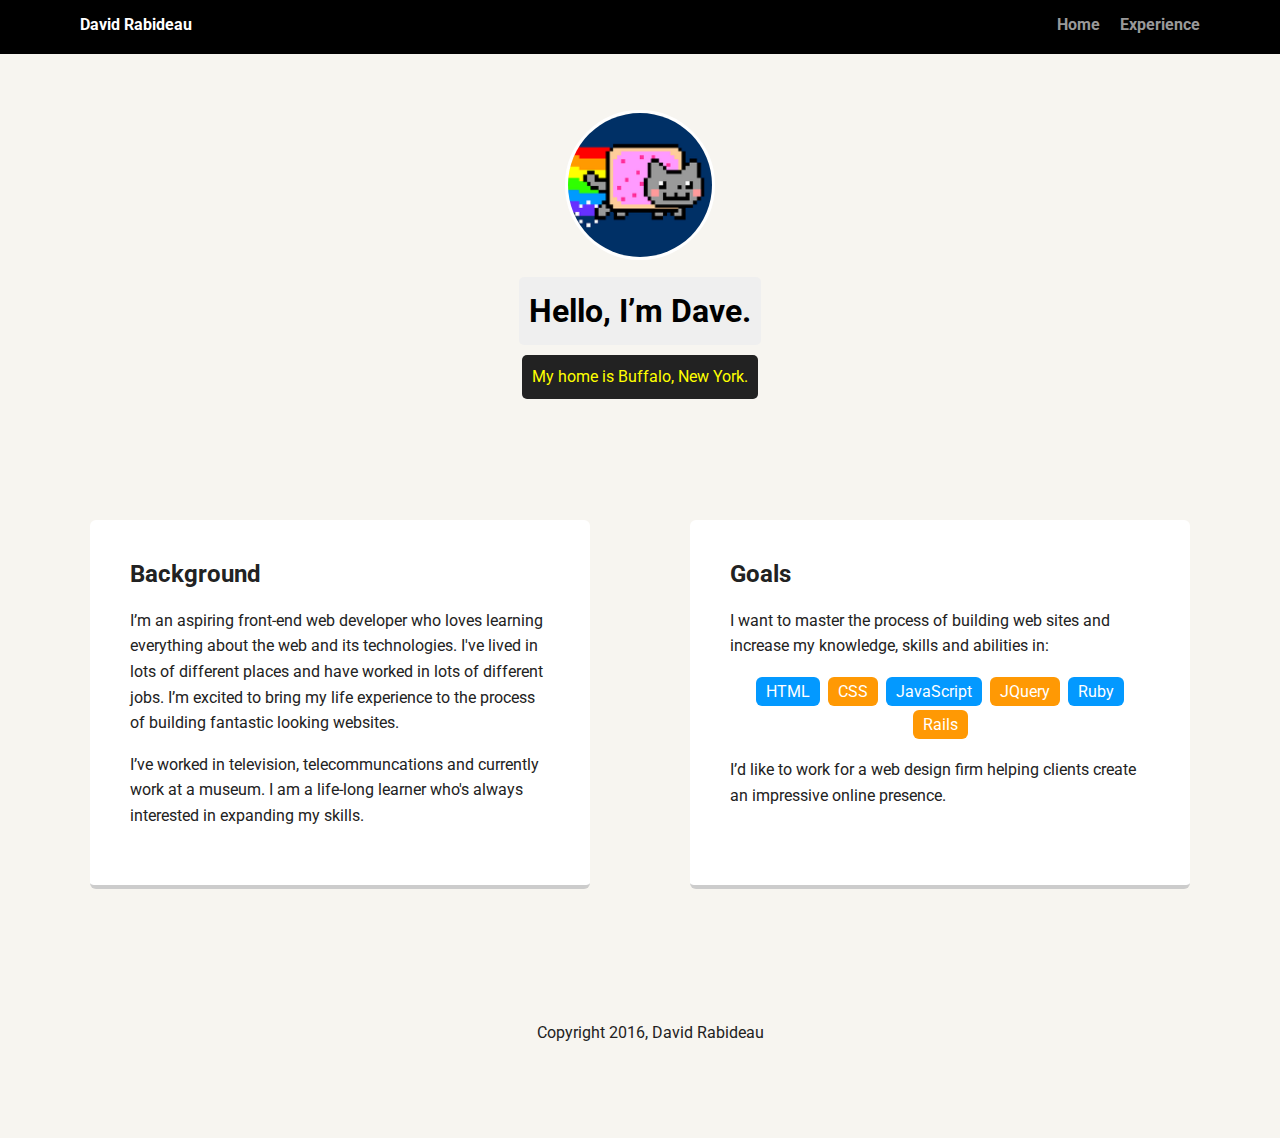
==== index.html @ 69d737e5 "updated goals list and copyright info" ====
<!doctype html>
<html lang="en">
<head>
  <meta charset="utf-8">
  <title>David Rabideau's Profile</title>
  <meta name="viewport" content="width=device-width, initial-scale=1.0">
  <link rel="stylesheet" href="css/styles.css">
  <link href="https://fonts.googleapis.com/css?family=Muli%7CRoboto:400,300,500,700,900" rel="stylesheet"></head>
  <body>

    <div class="main-nav">
        <ul class="nav">
          <li class="name">David Rabideau</li>
          <li><a href="#">Home</a></li>
          <li><a href="#">Experience</a></li>
        </ul>
    </div>

    <header>
      <img src="images/me.png" alt="Drawing of Jane Smith" class="profile-image">
      <h1 class="tag name">Hello, I’m Dave.</h1>
      <p class="tag location">My home is Buffalo, New York.</p>
    </header>

    <main class="flex">
      <div class="card">
        <h2>Background</h2>
        <p>I’m an aspiring front-end web developer who loves learning everything about the web and its technologies. I've lived in lots of different places and have worked in lots of different jobs. I’m excited to bring my life experience to the process of building fantastic looking websites.</p>
        <p>I’ve worked in television, telecommuncations and currently work at a museum.  I am a life-long learner who's always interested in expanding my skills.</p>
      </div> 

      <div class="card">
        <h2>Goals</h2>
        <p>I want to master the process of building web sites and increase my knowledge, skills and abilities in:</p>
        <ul class="skills">
          <li>HTML</li>
          <li>CSS</li>
          <li>JavaScript</li>
          <li>JQuery</li>
		  <li>Ruby</li>
          <li>Rails</li>
        </ul>
        <p>I’d like to work for a web design firm helping clients create an impressive online presence.</p>
      </div> 

    </main>
    <footer>
      <ul>
        <li><a href="#" class="social twitter">Twitter</a></li>
        <li><a href="#" class="social linkedin">LinkedIn</a></li>
        <li><a href="https://github.com/DaveRab" class="social github">Github</a></li>
      </ul>
      <p class="copyright">Copyright 2016, David Rabideau</p>
    </footer>
  </body>
  </html>
---- css/styles.css ----
/* Global Layout Set-up */
* { 
  box-sizing: border-box;
}
  
body {
  margin: 0;
  padding: 0;
  text-align: center;
  font-family: 'Roboto', sans-serif;
  color: #222;
  background: #f7f5f0;
}
/* Link Styles */

a {
  text-decoration: none;
  color: #999;
}
a:hover {
  color: #6633ff;
}

/* Section Styles */

.main-nav {
  width: 100%;
  background: black;
  min-height: 30px;
  padding: 10px;
  position: fixed;
  text-align: center;
}
.nav {
  display: flex;
  justify-content: space-around;
  font-weight: 700;
  list-style-type: none;
  margin: 0 auto;
  padding: 0;
}

.nav .name {
    display: block;
    margin-right: auto;
    color: white;
}
.nav li {
  padding: 5px 10px 10px 10px;
}
.nav a {
  transition: all .5s;
}
.nav a:hover {
  color: white
}

header {
  text-align: center;
  background: url('images/portland.jpg') no-repeat top center ;
  background-size: cover;
  overflow: hidden;
  padding-top: 60px;
}
header {
  line-height: 1.5;
}
header .profile-image {
  margin-top: 50px;
  width: 150px;
  height: 150px;
  border-radius: 50%;
  border: 3px solid white;
  transition: all .5s;
}
header .profile-image:hover {
  transform: scale(1.2) rotate(5deg);
}
.tag {
  background-color: #efefef;
  color: black;
  padding: 10px;
  border-radius: 5px;
  display: table;
  margin: 10px auto;
} 
.location {
  background-color: #222;
  color: yellow;
}
.card {
  margin: 30px;
  padding: 20px 40px 40px;
  max-width: 500px;
  text-align: left;
  background: #fff;
  border-bottom: 4px solid #ccc;
  border-radius: 6px;
  transition: all .5s;
}
.card:hover {
  border-color: #ff99ff;
}

ul.skills {
  padding: 0;
  text-align: center;
}

.skills li {
  border-radius: 6px;
  display: inline-block;
  background: #ff9904;
  color: white;
  padding: 5px 10px;
  margin: 2px;
}

.skills li:nth-child(odd) {
  background: #0399ff;
}

footer {
  width: 100%;
  min-height: 30px;
  padding: 20px 0 40px 20px;
}

footer .copyright {
  top: -8px;
  font-size: .75em;
}

footer ul {
  list-style-type: none;
  margin: 0;
  padding: 0;
}

footer ul li {
  display: inline-block;
}

a.social {
  display: inline-block;
  text-indent: -9999px;
  margin-left: 5px;
  width: 30px;
  height: 30px;
  background-size: 30px 30px;
  opacity: .4;
  transition: all .5s;
}
a.twitter {
  background-image: url(images/twitter.svg);
}
a.linkedin {
  background-image: url(images/linkedin.svg);
}
a.github {
  background-image: url(images/github.svg);
}
a.social:hover {
  opacity: 1;
}
.clearfix {
  clear: both;
}

/* Styles for larger screens */
@media screen and (min-width: 720px) {
  
  .flex {
      display: -ms-flexbox;      /* TWEENER - IE 10 */
      display: flex; 
      max-width: 1200px;
      -ms-flex-pack: distribute;
      justify-content: space-around;
      margin: 0 auto;
  }

  header {
    min-height: 470px;
  }

  .nav {
    max-width: 1200px;
    padding: 0 30px;
  }


  main {
    padding-top: 20px;
  }

  main p {
    line-height: 1.6em;
  }

  footer {
    font-size: 1.3em;
    max-width: 1200px;
    margin: 40px auto;
  }

}
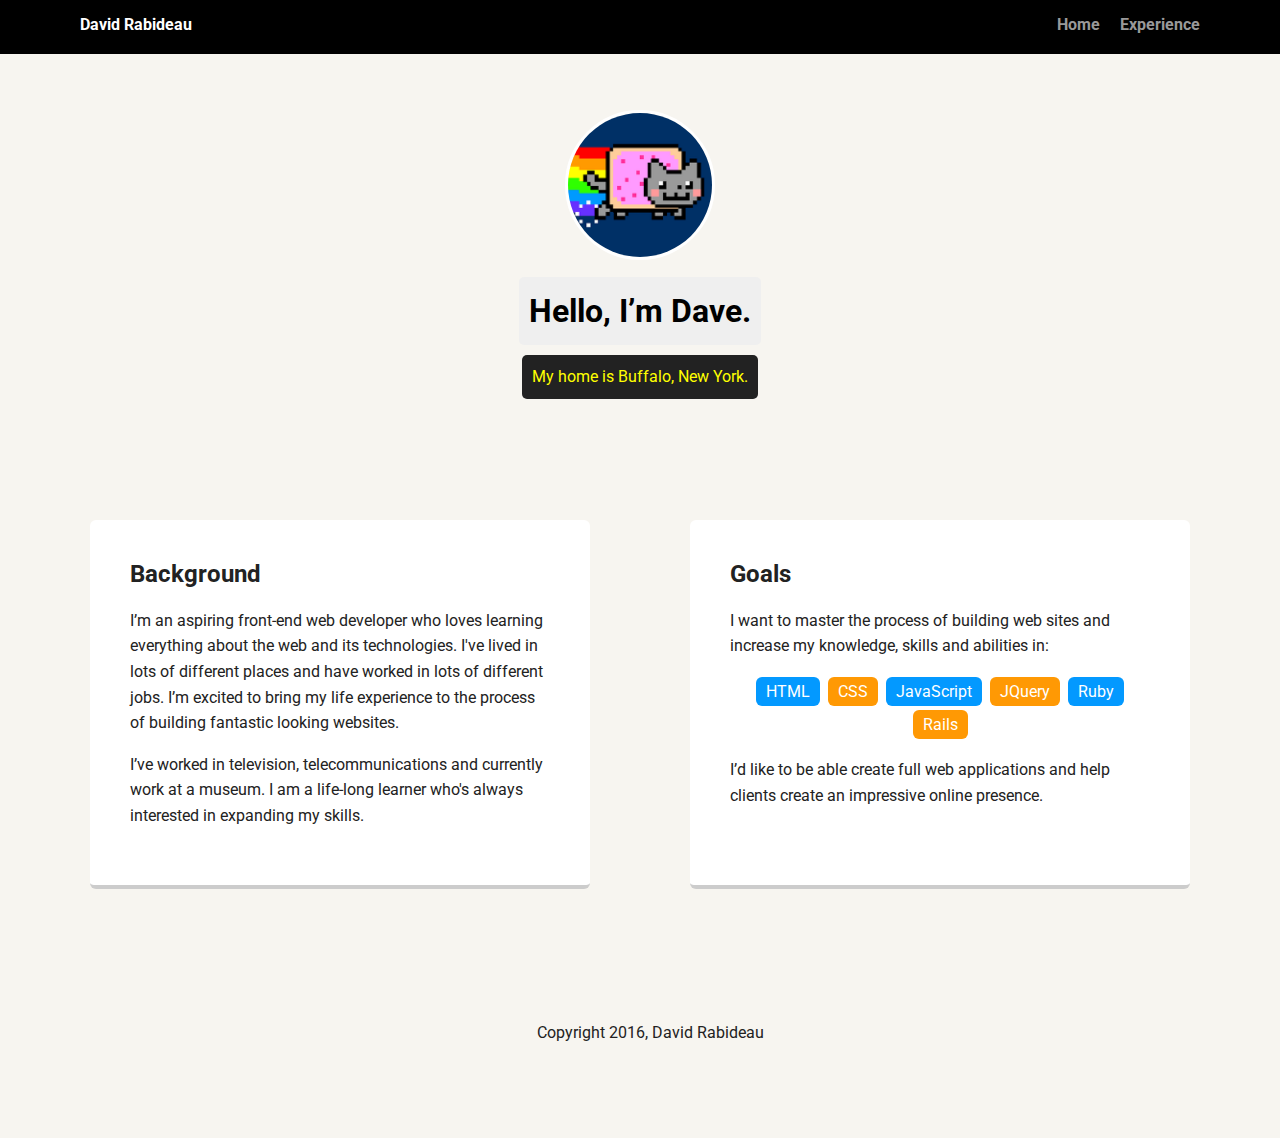
==== commit 95142915: "updated more personal info and goals" ====
--- a/index.html
+++ b/index.html
@@ -26,7 +26,7 @@
       <div class="card">
         <h2>Background</h2>
         <p>I’m an aspiring front-end web developer who loves learning everything about the web and its technologies. I've lived in lots of different places and have worked in lots of different jobs. I’m excited to bring my life experience to the process of building fantastic looking websites.</p>
-        <p>I’ve worked in television, telecommuncations and currently work at a museum.  I am a life-long learner who's always interested in expanding my skills.</p>
+        <p>I’ve worked in television, telecommunications and currently work at a museum.  I am a life-long learner who's always interested in expanding my skills.</p>
       </div> 
 
       <div class="card">
@@ -40,7 +40,7 @@
 		  <li>Ruby</li>
           <li>Rails</li>
         </ul>
-        <p>I’d like to work for a web design firm helping clients create an impressive online presence.</p>
+        <p>I’d like to be able create full web applications and help clients create an impressive online presence.</p>
       </div> 
 
     </main>
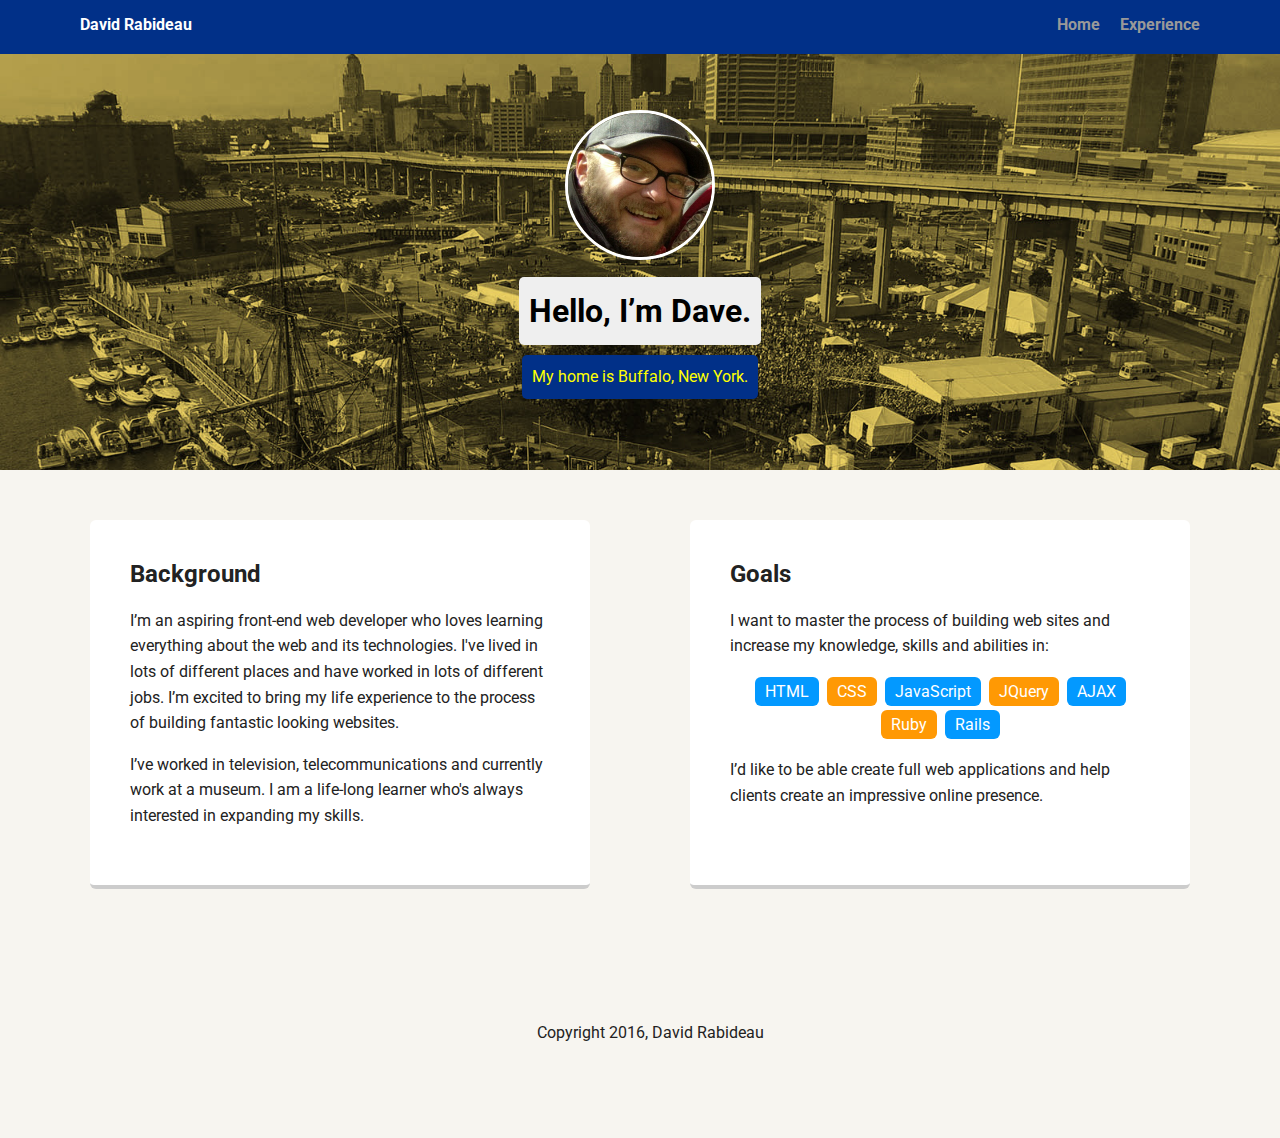
==== commit d56fc0bc: "changed images and colors" ====
--- a/index.html
+++ b/index.html
@@ -17,7 +17,7 @@
     </div>
 
     <header>
-      <img src="images/me.png" alt="Drawing of Jane Smith" class="profile-image">
+      <img src="images/dave.jpg" alt="Drawing of Jane Smith" class="profile-image">
       <h1 class="tag name">Hello, I’m Dave.</h1>
       <p class="tag location">My home is Buffalo, New York.</p>
     </header>
@@ -37,8 +37,9 @@
           <li>CSS</li>
           <li>JavaScript</li>
           <li>JQuery</li>
-		  <li>Ruby</li>
-          <li>Rails</li>
+		  <li>AJAX</li>
+          <li>Ruby</li>
+		  <li>Rails</li>
         </ul>
         <p>I’d like to be able create full web applications and help clients create an impressive online presence.</p>
       </div> 
--- a/css/styles.css
+++ b/css/styles.css
@@ -25,7 +25,7 @@
 
 .main-nav {
   width: 100%;
-  background: black;
+  background: #013088;
   min-height: 30px;
   padding: 10px;
   position: fixed;
@@ -57,7 +57,7 @@
 
 header {
   text-align: center;
-  background: url('images/portland.jpg') no-repeat top center ;
+  background: url('../images/buffalo_yellow.jpg') no-repeat top center ;
   background-size: cover;
   overflow: hidden;
   padding-top: 60px;
@@ -75,6 +75,7 @@
 }
 header .profile-image:hover {
   transform: scale(1.2) rotate(5deg);
+  border: 3px solid #013088;
 }
 .tag {
   background-color: #efefef;
@@ -85,7 +86,7 @@
   margin: 10px auto;
 } 
 .location {
-  background-color: #222;
+  background-color: #013088;
   color: yellow;
 }
 .card {
@@ -99,7 +100,7 @@
   transition: all .5s;
 }
 .card:hover {
-  border-color: #ff99ff;
+  border-color: #f3d03e;
 }
 
 ul.skills {
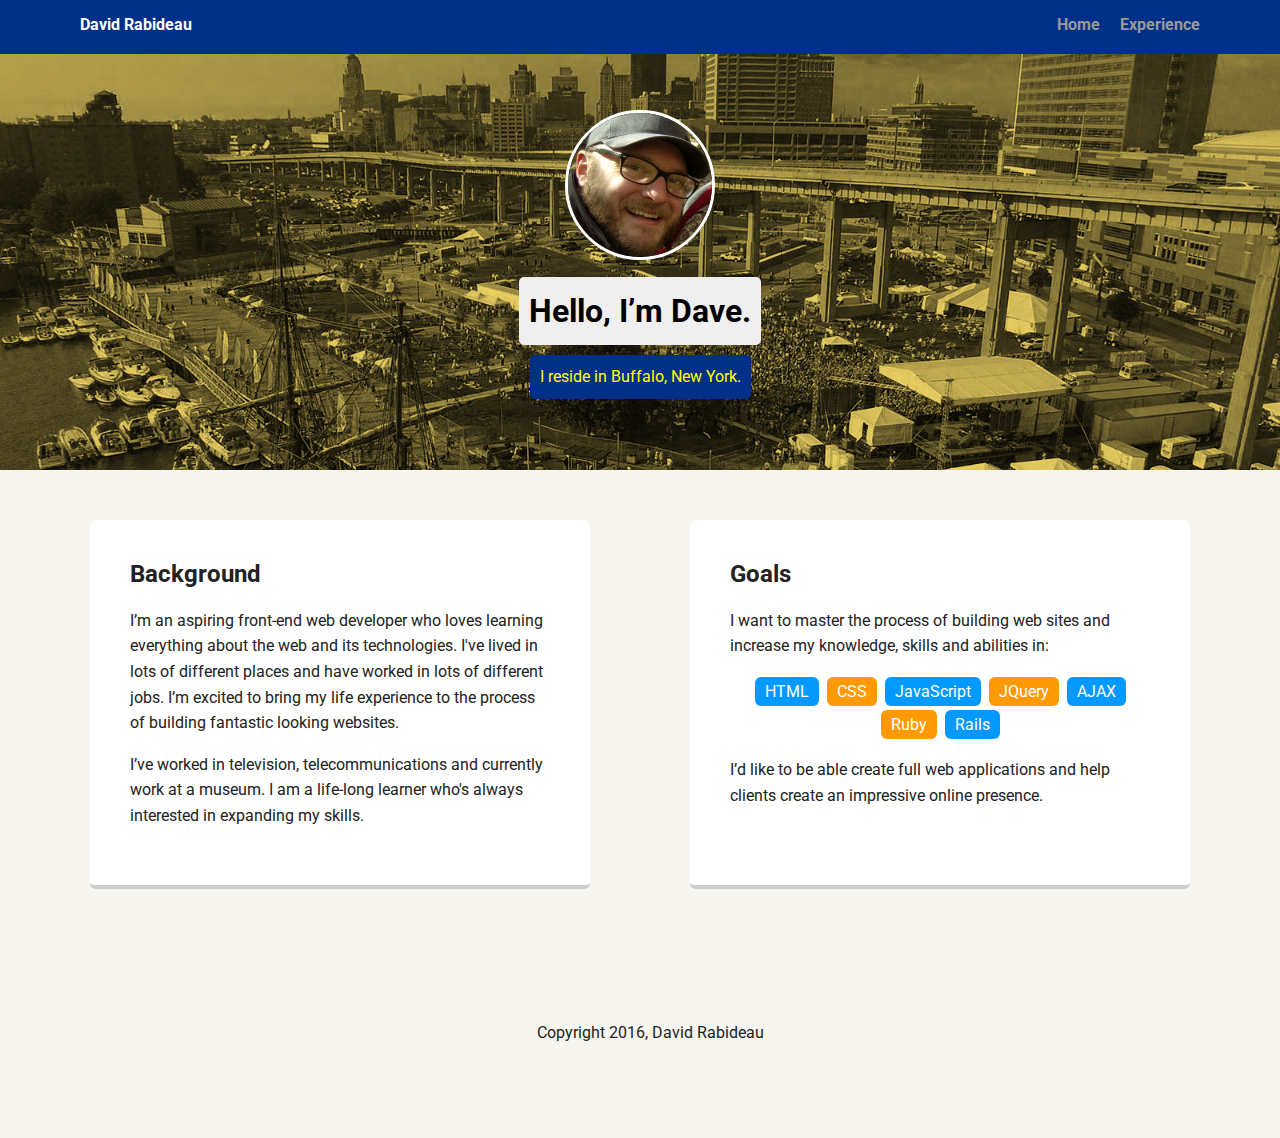
==== commit 6428ffb8: "update profile pic, add links to nav" ====
--- a/index.html
+++ b/index.html
@@ -11,15 +11,15 @@
     <div class="main-nav">
         <ul class="nav">
           <li class="name">David Rabideau</li>
-          <li><a href="#">Home</a></li>
-          <li><a href="#">Experience</a></li>
+          <li><a href="index.html">Home</a></li>
+          <li><a href="experience.html">Experience</a></li>
         </ul>
     </div>
 
     <header>
       <img src="images/dave.jpg" alt="Drawing of Jane Smith" class="profile-image">
       <h1 class="tag name">Hello, I’m Dave.</h1>
-      <p class="tag location">My home is Buffalo, New York.</p>
+      <p class="tag location">I reside in Buffalo, New York.</p>
     </header>
 
     <main class="flex">
--- a/css/styles.css
+++ b/css/styles.css
@@ -74,8 +74,9 @@
   transition: all .5s;
 }
 header .profile-image:hover {
-  transform: scale(1.2) rotate(5deg);
+  transform: scale(1.25) rotate(-18deg);
   border: 3px solid #013088;
+  box-shadow: 3px 3px 5px rgba(15, 15, 15, .75);
 }
 .tag {
   background-color: #efefef;
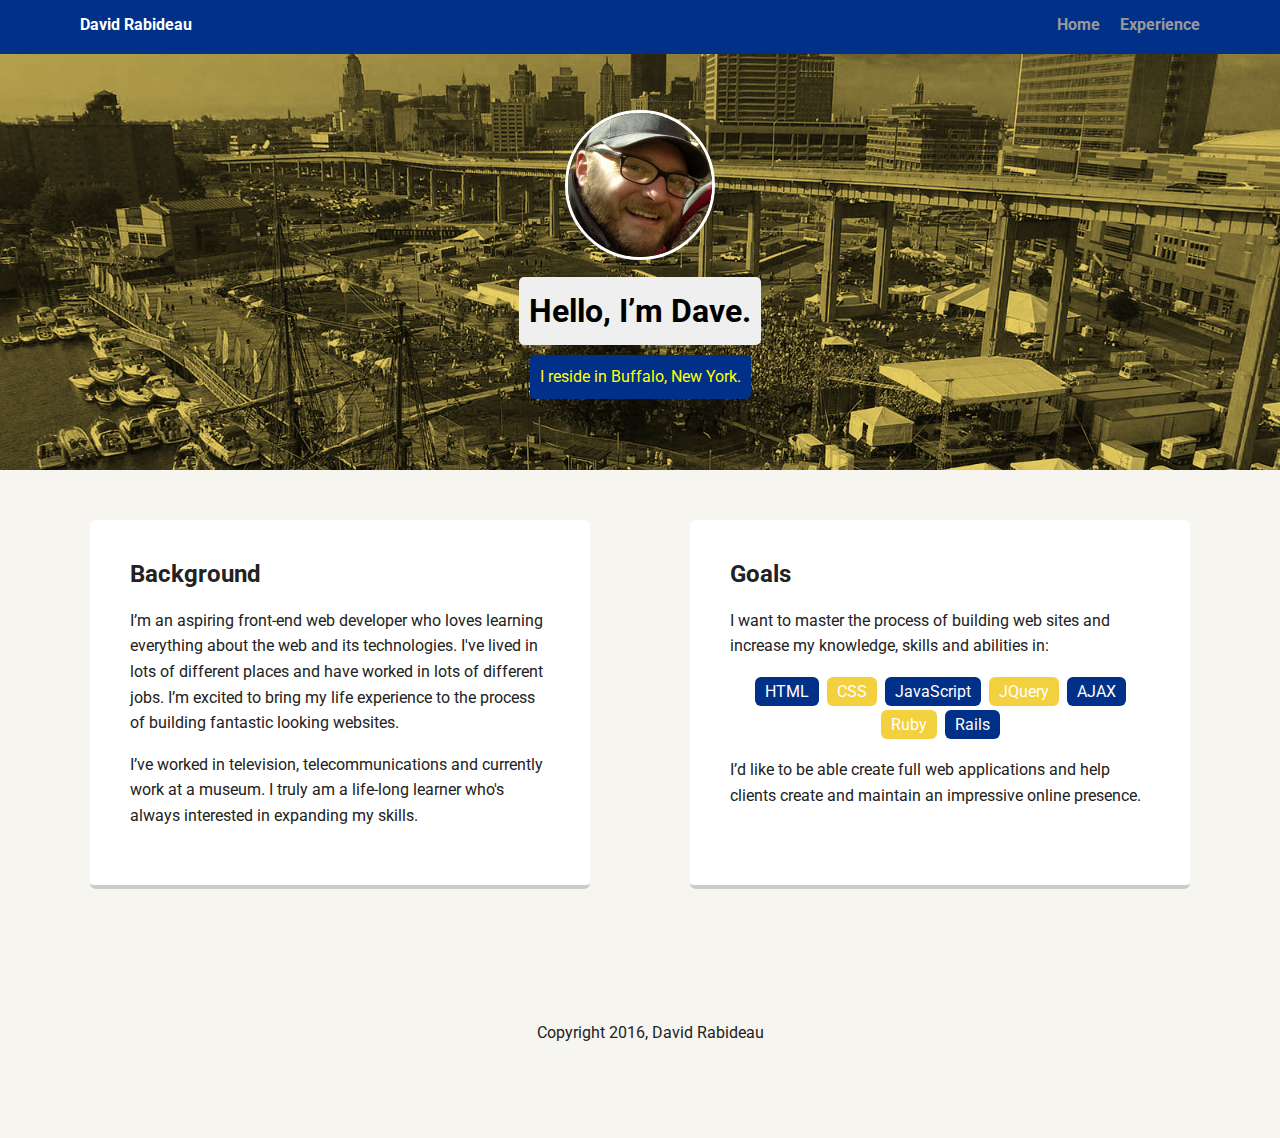
==== commit 2aac3111: "change list link colors" ====
--- a/index.html
+++ b/index.html
@@ -26,29 +26,29 @@
       <div class="card">
         <h2>Background</h2>
         <p>I’m an aspiring front-end web developer who loves learning everything about the web and its technologies. I've lived in lots of different places and have worked in lots of different jobs. I’m excited to bring my life experience to the process of building fantastic looking websites.</p>
-        <p>I’ve worked in television, telecommunications and currently work at a museum.  I am a life-long learner who's always interested in expanding my skills.</p>
+        <p>I’ve worked in television, telecommunications and currently work at a museum.  I truly am a life-long learner who's always interested in expanding my skills.</p>
       </div> 
 
       <div class="card">
         <h2>Goals</h2>
         <p>I want to master the process of building web sites and increase my knowledge, skills and abilities in:</p>
         <ul class="skills">
-          <li>HTML</li>
-          <li>CSS</li>
-          <li>JavaScript</li>
-          <li>JQuery</li>
-		  <li>AJAX</li>
-          <li>Ruby</li>
-		  <li>Rails</li>
+          <a href="https://developer.mozilla.org/en-US/docs/Web/HTML"><li>HTML</li></a>
+          <a href="https://developer.mozilla.org/en-US/docs/Web/CSS"><li>CSS</li></a>
+          <a href="https://developer.mozilla.org/en-US/docs/Web/JavaScript"><li>JavaScript</li></a>
+          <a href="http://api.jquery.com/jquery.browser/"><li>JQuery</li></a>
+		  <a href="https://developer.mozilla.org/en-US/docs/AJAX"><li>AJAX</li></a>
+          <a href="https://www.ruby-lang.org/en/"><li>Ruby</li></a>
+		  <a href="http://rubyonrails.org/"><li>Rails</li></a>
         </ul>
-        <p>I’d like to be able create full web applications and help clients create an impressive online presence.</p>
+        <p>I’d like to be able create full web applications and help clients create and maintain an impressive online presence.</p>
       </div> 
 
     </main>
     <footer>
       <ul>
         <li><a href="#" class="social twitter">Twitter</a></li>
-        <li><a href="#" class="social linkedin">LinkedIn</a></li>
+        <li><a href="https://www.linkedin.com/in/david-rabideau-5b13695b" class="social linkedin">LinkedIn</a></li>
         <li><a href="https://github.com/DaveRab" class="social github">Github</a></li>
       </ul>
       <p class="copyright">Copyright 2016, David Rabideau</p>
--- a/css/styles.css
+++ b/css/styles.css
@@ -109,17 +109,21 @@
   text-align: center;
 }
 
-.skills li {
+.skills a{
   border-radius: 6px;
   display: inline-block;
-  background: #ff9904;
+  background: #f3d03e;
   color: white;
   padding: 5px 10px;
   margin: 2px;
 }
 
-.skills li:nth-child(odd) {
-  background: #0399ff;
+.skills a:nth-child(odd) {
+  background: #013088;
+}
+
+.skills a:hover, .skills a:hover:nth-child(odd){
+	background: #a2a9af;
 }
 
 footer {
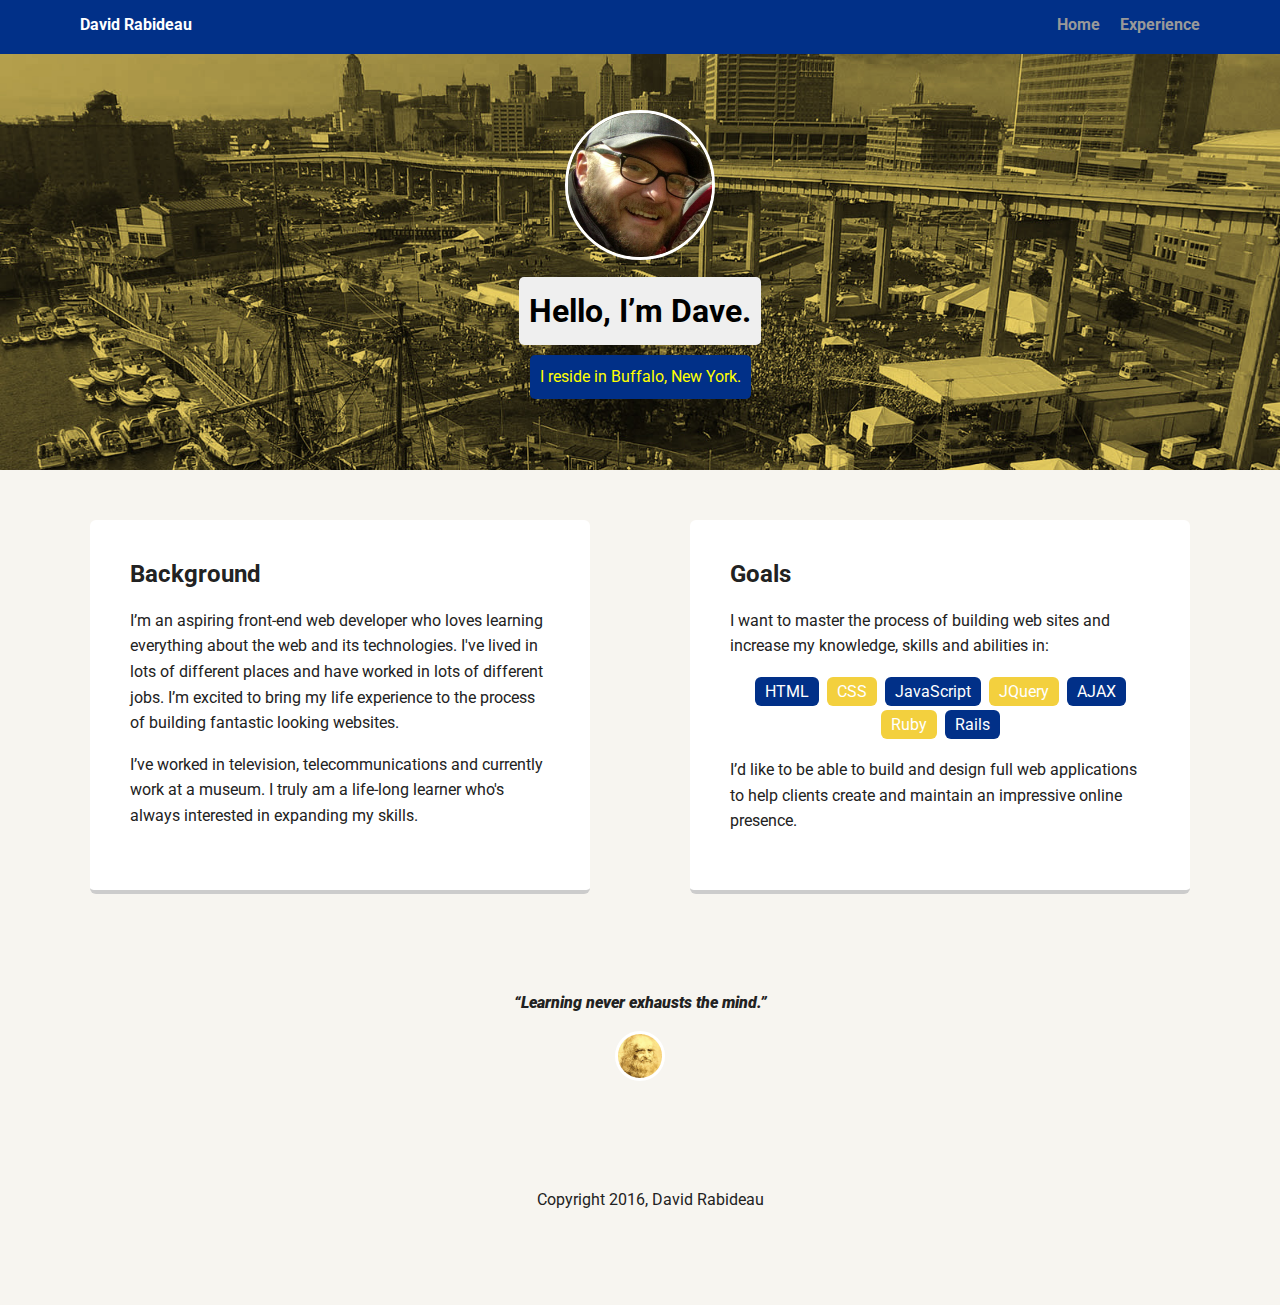
==== commit 4616c4e1: "update look of quote on index, update info and look experience" ====
--- a/index.html
+++ b/index.html
@@ -2,7 +2,7 @@
 <html lang="en">
 <head>
   <meta charset="utf-8">
-  <title>David Rabideau's Profile</title>
+  <title>David Rabideau | Home</title>
   <meta name="viewport" content="width=device-width, initial-scale=1.0">
   <link rel="stylesheet" href="css/styles.css">
   <link href="https://fonts.googleapis.com/css?family=Muli%7CRoboto:400,300,500,700,900" rel="stylesheet"></head>
@@ -17,7 +17,7 @@
     </div>
 
     <header>
-      <img src="images/dave.jpg" alt="Drawing of Jane Smith" class="profile-image">
+      <img src="images/dave.jpg" alt="picture of David Rabideau" class="profile-image">
       <h1 class="tag name">Hello, I’m Dave.</h1>
       <p class="tag location">I reside in Buffalo, New York.</p>
     </header>
@@ -41,8 +41,16 @@
           <a href="https://www.ruby-lang.org/en/"><li>Ruby</li></a>
 		  <a href="http://rubyonrails.org/"><li>Rails</li></a>
         </ul>
-        <p>I’d like to be able create full web applications and help clients create and maintain an impressive online presence.</p>
+        <p>I’d like to be able to build and design full web applications to help clients create and maintain an impressive online presence.</p>
       </div> 
+	  
+	  <div class="quote-card ">
+	  
+		<p><q>Learning never exhausts the mind.</q></p>
+		<img src="images/leonardo.jpg" alt="picture of David Rabideau" class="quote-image">
+		
+		
+	 </div>
 
     </main>
     <footer>
--- a/css/styles.css
+++ b/css/styles.css
@@ -104,6 +104,29 @@
   border-color: #f3d03e;
 }
 
+.quote-card {
+  margin: 30px 30px 0px 30px;
+  padding: 20px 40px  0px 40px;
+  max-width: 450px;
+  text-align: center;
+  border-radius: 6px;
+  transition: all .5s;
+}
+
+.quote-card 	q {
+	font-style: italic;
+	font-weight: 900;
+}
+
+.quote-image {
+  display: inline;
+  width: 50px;
+  height: 50px;
+  border-radius: 50%;
+  border: 3px solid white;
+  transition: all .5s;
+}
+
 ul.skills {
   padding: 0;
   text-align: center;
@@ -171,6 +194,42 @@
 }
 .clearfix {
   clear: both;
+}
+
+/*Styles for experience.html page */
+
+.experience-card {
+  margin: 30px;
+  padding: 20px 40px 40px;
+  max-width: 750px;
+  text-align: left;
+  background: #fff;
+  border-bottom: 4px solid #ccc;
+  border-radius: 6px;
+  transition: all .5s;
+}
+
+.experience-card:hover {
+  border-color: #f3d03e;
+}
+
+.experience-card h2 {
+text-align: center;
+}
+
+.experience-list {
+ list-style: none;
+ padding: 0px;
+}
+
+.experience-list {
+font-weight: 600;
+}
+
+.experience-list ul {
+list-style: none;
+padding: 0px 0px 10px 0px;
+font-weight: 400;
 }
 
 /* Styles for larger screens */
@@ -183,6 +242,7 @@
       -ms-flex-pack: distribute;
       justify-content: space-around;
       margin: 0 auto;
+	  flex-wrap: wrap;
   }
 
   header {
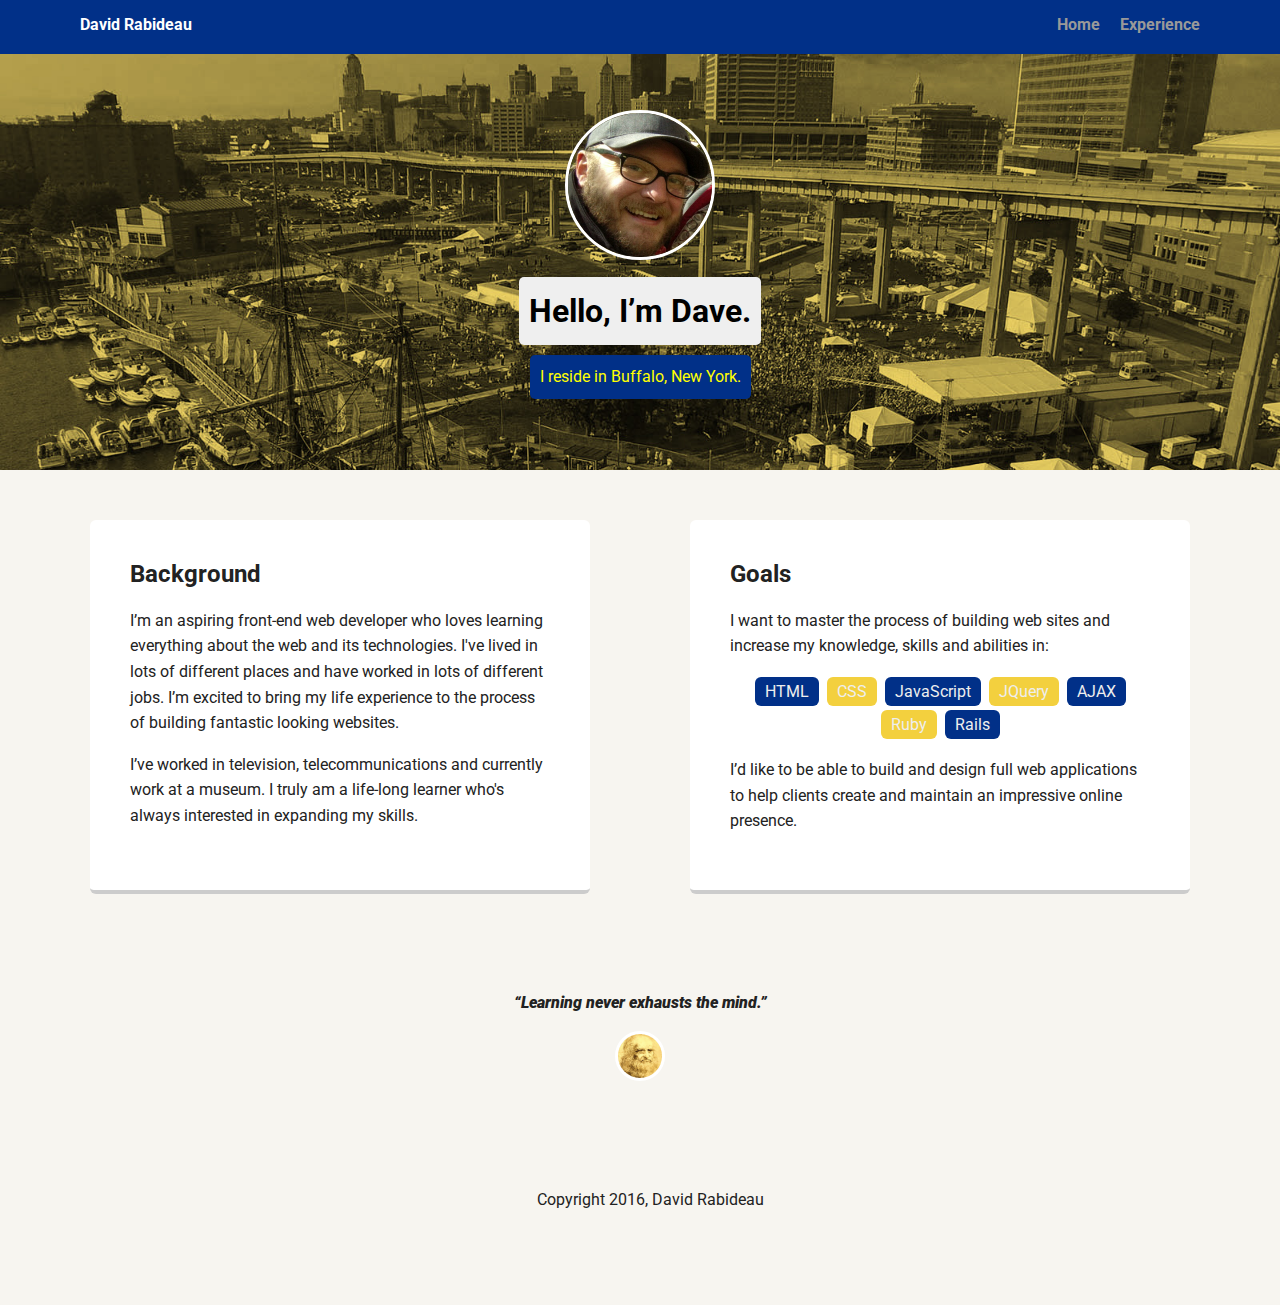
==== commit d79dd892: "change skills list elements" ====
--- a/index.html
+++ b/index.html
@@ -33,13 +33,13 @@
         <h2>Goals</h2>
         <p>I want to master the process of building web sites and increase my knowledge, skills and abilities in:</p>
         <ul class="skills">
-          <a href="https://developer.mozilla.org/en-US/docs/Web/HTML"><li>HTML</li></a>
-          <a href="https://developer.mozilla.org/en-US/docs/Web/CSS"><li>CSS</li></a>
-          <a href="https://developer.mozilla.org/en-US/docs/Web/JavaScript"><li>JavaScript</li></a>
-          <a href="http://api.jquery.com/jquery.browser/"><li>JQuery</li></a>
-		  <a href="https://developer.mozilla.org/en-US/docs/AJAX"><li>AJAX</li></a>
-          <a href="https://www.ruby-lang.org/en/"><li>Ruby</li></a>
-		  <a href="http://rubyonrails.org/"><li>Rails</li></a>
+          <li><a href="https://developer.mozilla.org/en-US/docs/Web/HTML">HTML</a></li>
+          <li><a href="https://developer.mozilla.org/en-US/docs/Web/CSS">CSS</a></li>
+          <li><a href="https://developer.mozilla.org/en-US/docs/Web/JavaScript">JavaScript</a></li>
+          <li><a href="http://api.jquery.com/jquery.browser/">JQuery</a></li>
+		  <li><a href="https://developer.mozilla.org/en-US/docs/AJAX">AJAX</a></li>
+          <li><a href="https://www.ruby-lang.org/en/">Ruby</a></li>
+		  <li><a href="http://rubyonrails.org/">Rails</a></li>
         </ul>
         <p>I’d like to be able to build and design full web applications to help clients create and maintain an impressive online presence.</p>
       </div> 
--- a/css/styles.css
+++ b/css/styles.css
@@ -132,7 +132,7 @@
   text-align: center;
 }
 
-.skills a{
+.skills li{
   border-radius: 6px;
   display: inline-block;
   background: #f3d03e;
@@ -141,11 +141,15 @@
   margin: 2px;
 }
 
-.skills a:nth-child(odd) {
+.skills a {
+	color: #eee;
+} 
+
+.skills li:nth-child(odd) {
   background: #013088;
 }
 
-.skills a:hover, .skills a:hover:nth-child(odd){
+.skills li:hover, .skills li:hover:nth-child(odd){
 	background: #a2a9af;
 }
 
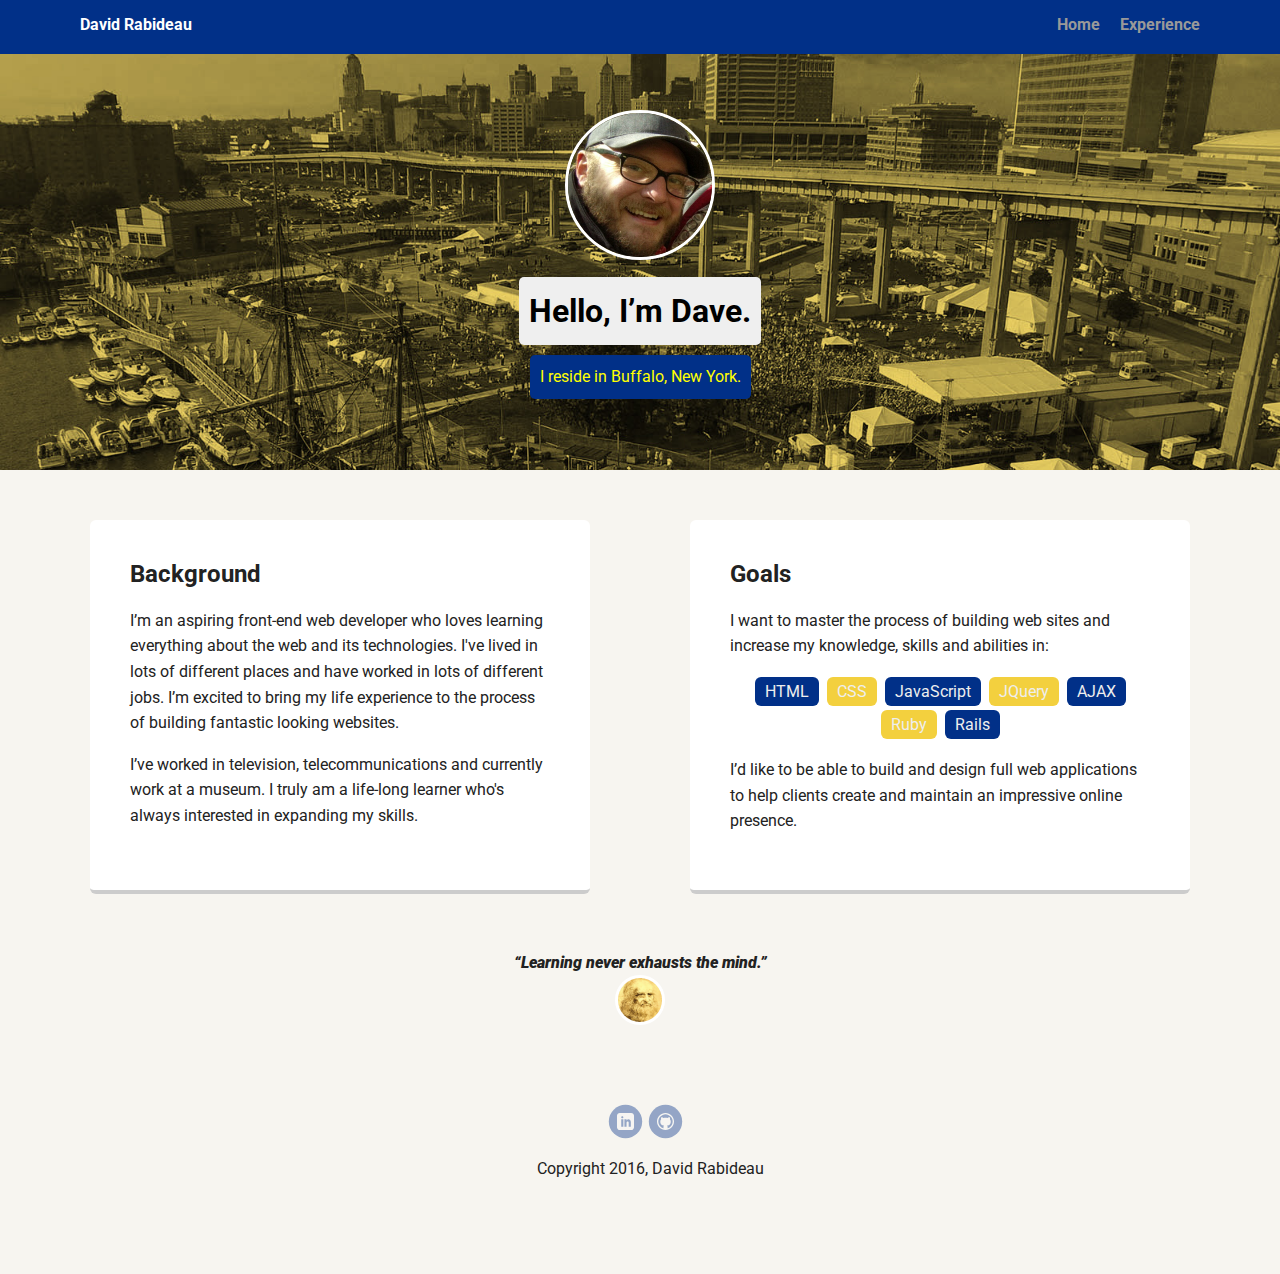
==== commit f505c5d3: "update colors of svg files, change social links and img locations" ====
--- a/index.html
+++ b/index.html
@@ -45,17 +45,13 @@
       </div> 
 	  
 	  <div class="quote-card ">
-	  
-		<p><q>Learning never exhausts the mind.</q></p>
-		<img src="images/leonardo.jpg" alt="picture of David Rabideau" class="quote-image">
-		
-		
+	  	<p><q>Learning never exhausts the mind.</q></p>
+		<img src="images/leonardo.jpg" alt="picture of Leonardo da Vinci" title="&sim;Leonardo da Vinci" class="quote-image">	
 	 </div>
 
     </main>
     <footer>
       <ul>
-        <li><a href="#" class="social twitter">Twitter</a></li>
         <li><a href="https://www.linkedin.com/in/david-rabideau-5b13695b" class="social linkedin">LinkedIn</a></li>
         <li><a href="https://github.com/DaveRab" class="social github">Github</a></li>
       </ul>
--- a/css/styles.css
+++ b/css/styles.css
@@ -30,6 +30,7 @@
   padding: 10px;
   position: fixed;
   text-align: center;
+  z-index: 100;  /*fixes an error with .profile-image popping through .main-nav if .main-nav is overlapping .profile-image as page scrolls */
 }
 .nav {
   display: flex;
@@ -105,21 +106,25 @@
 }
 
 .quote-card {
-  margin: 30px 30px 0px 30px;
-  padding: 20px 40px  0px 40px;
-  max-width: 450px;
-  text-align: center;
-  border-radius: 6px;
-  transition: all .5s;
-}
-
-.quote-card 	q {
+  margin: auto 0;
+  padding: 10px;
+  width:100%;
+  text-align: center;
+  border-radius: 6px;
+  transition: all .5s;
+}
+
+.quote-card q {
 	font-style: italic;
 	font-weight: 900;
 }
 
+.quote-card p {
+	margin-bottom: 0;
+	}
+
 .quote-image {
-  display: inline;
+  display: inline-block;
   width: 50px;
   height: 50px;
   border-radius: 50%;
@@ -177,21 +182,21 @@
 a.social {
   display: inline-block;
   text-indent: -9999px;
-  margin-left: 5px;
-  width: 30px;
-  height: 30px;
-  background-size: 30px 30px;
+  margin-left: -10px;
+  width: 45px;
+  height: 45px;
+  background-size: 45px 45px;
   opacity: .4;
   transition: all .5s;
 }
 a.twitter {
-  background-image: url(images/twitter.svg);
+  background-image: url(../images/twitter.svg);
 }
 a.linkedin {
-  background-image: url(images/linkedin.svg);
+  background-image: url(../images/linkedin.svg);
 }
 a.github {
-  background-image: url(images/github.svg);
+  background-image: url(../images/github.svg);
 }
 a.social:hover {
   opacity: 1;
